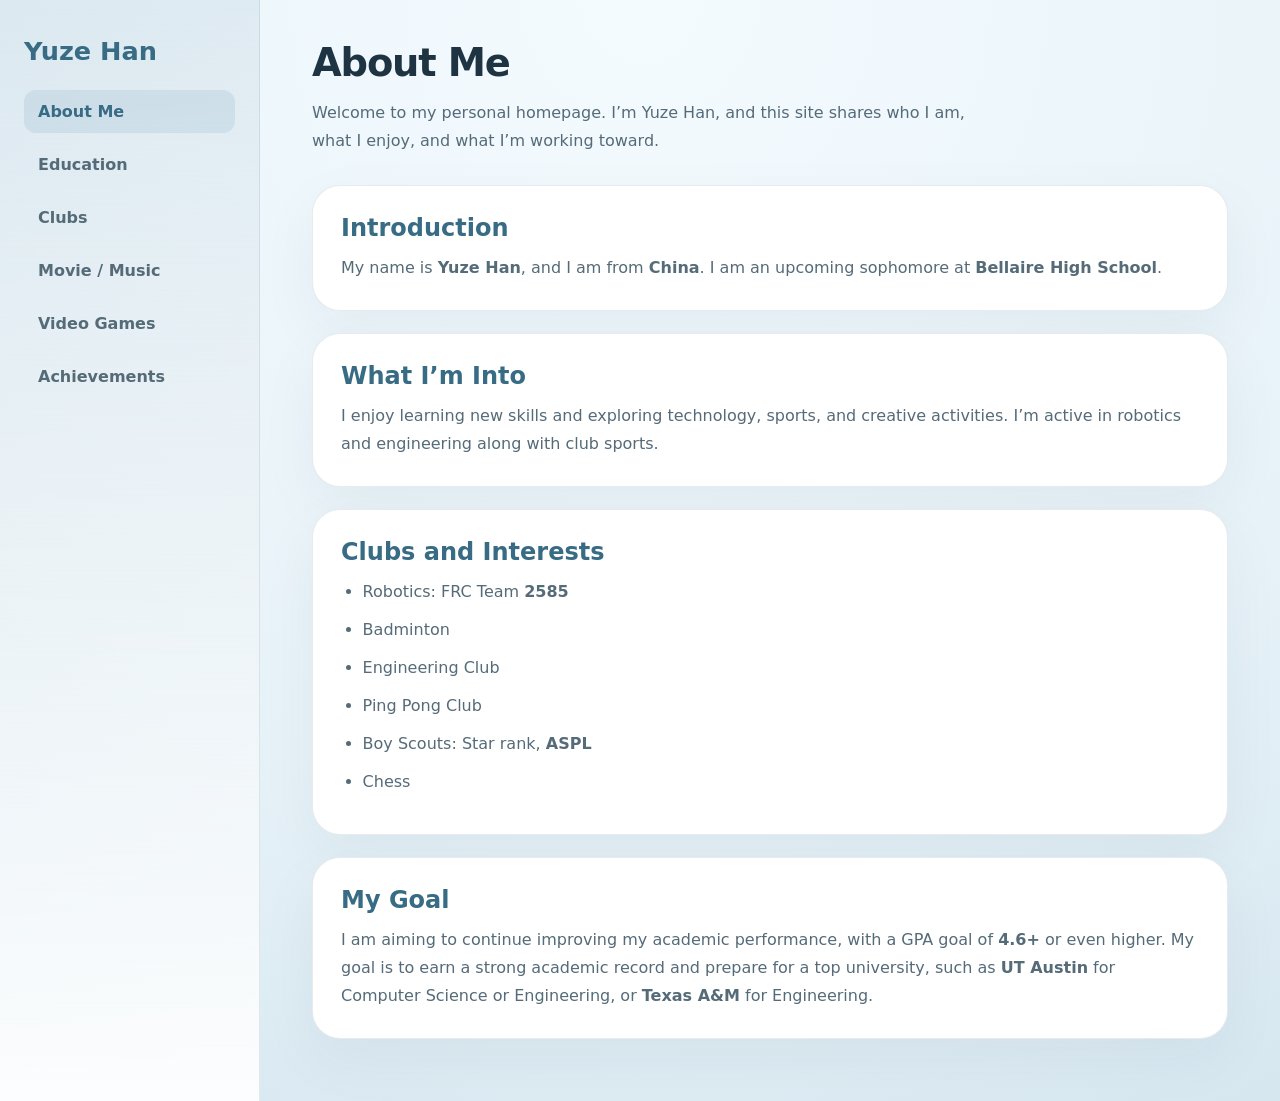
==== index.html @ 102b3ddc "Add personal homepage with 6 pages and updated content" ====
<!DOCTYPE html>
<html lang="en">
<head>
  <meta charset="UTF-8" />
  <meta name="viewport" content="width=device-width, initial-scale=1.0" />
  <title>Yuze Han | About Me</title>
  <link rel="stylesheet" href="styles.css" />
</head>
<body>
  <div class="page-shell">
    <aside class="sidebar">
      <div class="brand">Yuze Han</div>
      <nav>
        <a class="nav-link active" href="index.html">About Me</a>
        <a class="nav-link" href="education.html">Education</a>
        <a class="nav-link" href="clubs.html">Clubs</a>
        <a class="nav-link" href="movies_music.html">Movie / Music</a>
        <a class="nav-link" href="video_games.html">Video Games</a>
        <a class="nav-link" href="achievements.html">Achievements</a>
      </nav>
    </aside>

    <main class="content">
      <header>
        <h1>About Me</h1>
        <p>Welcome to my personal homepage. I’m Yuze Han, and this site shares who I am, what I enjoy, and what I’m working toward.</p>
      </header>

      <section>
        <h2>Introduction</h2>
        <p>My name is <strong>Yuze Han</strong>, and I am from <strong>China</strong>. I am an upcoming sophomore at <strong>Bellaire High School</strong>.</p>
      </section>

      <section>
        <h2>What I’m Into</h2>
        <p>I enjoy learning new skills and exploring technology, sports, and creative activities. I’m active in robotics and engineering along with club sports.</p>
      </section>

      <section>
        <h2>Clubs and Interests</h2>
        <ul>
          <li>Robotics: FRC Team <strong>2585</strong></li>
          <li>Badminton</li>
          <li>Engineering Club</li>
          <li>Ping Pong Club</li>
          <li>Boy Scouts: Star rank, <strong>ASPL</strong></li>
          <li>Chess</li>
        </ul>
      </section>

      <section>
        <h2>My Goal</h2>
        <p>I am aiming to continue improving my academic performance, with a GPA goal of <strong>4.6+</strong> or even higher. My goal is to earn a strong academic record and prepare for a top university, such as <strong>UT Austin</strong> for Computer Science or Engineering, or <strong>Texas A&amp;M</strong> for Engineering.</p>
      </section>
    </main>
  </div>
</body>
</html>
---- styles.css ----
:root {
  color-scheme: light;
  --bg: #e7f2f8;
  --panel: #ffffff;
  --panel-soft: #f4fbff;
  --accent: #5a8fae;
  --accent-strong: #386b84;
  --text: #1f3442;
  --text-muted: #556b78;
  --border: rgba(88, 116, 139, 0.14);
}

* {
  box-sizing: border-box;
}

body {
  margin: 0;
  font-family: Inter, system-ui, -apple-system, BlinkMacSystemFont, "Segoe UI", sans-serif;
  background: radial-gradient(circle at top, #f4fbff 0%, #e7f2f8 65%, #d6e7f0 100%);
  color: var(--text);
}

.page-shell {
  min-height: 100vh;
  display: grid;
  grid-template-columns: 260px 1fr;
}

.sidebar {
  position: sticky;
  top: 0;
  min-height: 100vh;
  padding: 36px 24px;
  background: linear-gradient(180deg, rgba(94, 134, 159, 0.1), rgba(255, 255, 255, 0.9));
  border-right: 1px solid var(--border);
  display: flex;
  flex-direction: column;
  gap: 24px;
}

.brand {
  font-size: 1.6rem;
  font-weight: 700;
  color: var(--accent-strong);
}

nav {
  display: flex;
  flex-direction: column;
  gap: 10px;
}

.nav-link {
  text-decoration: none;
  color: var(--text-muted);
  font-weight: 600;
  padding: 12px 14px;
  border-radius: 12px;
  transition: background 0.2s ease, color 0.2s ease;
}

.nav-link:hover,
.nav-link.active {
  background: rgba(90, 143, 174, 0.14);
  color: var(--accent-strong);
}

.content {
  padding: 40px 52px;
}

header h1 {
  margin: 0;
  font-size: clamp(2rem, 3vw, 3rem);
  letter-spacing: -0.03em;
}

header p {
  margin: 14px 0 30px;
  max-width: 680px;
  line-height: 1.75;
  color: var(--text-muted);
}

section {
  background: var(--panel);
  border: 1px solid var(--border);
  border-radius: 28px;
  padding: 28px;
  margin-bottom: 22px;
  box-shadow: 0 20px 60px rgba(28, 45, 58, 0.05);
}

section h2 {
  margin-top: 0;
  margin-bottom: 12px;
  color: var(--accent-strong);
}

section p,
section ul {
  margin: 0;
  line-height: 1.75;
  color: var(--text-muted);
}

section ul {
  padding-left: 1.35rem;
}

section ul li {
  margin-bottom: 10px;
}

@media (max-width: 860px) {
  .page-shell {
    grid-template-columns: 1fr;
  }

  .sidebar {
    position: relative;
    min-height: auto;
    border-right: none;
    border-bottom: 1px solid var(--border);
  }

  .content {
    padding: 28px 22px 40px;
  }
}
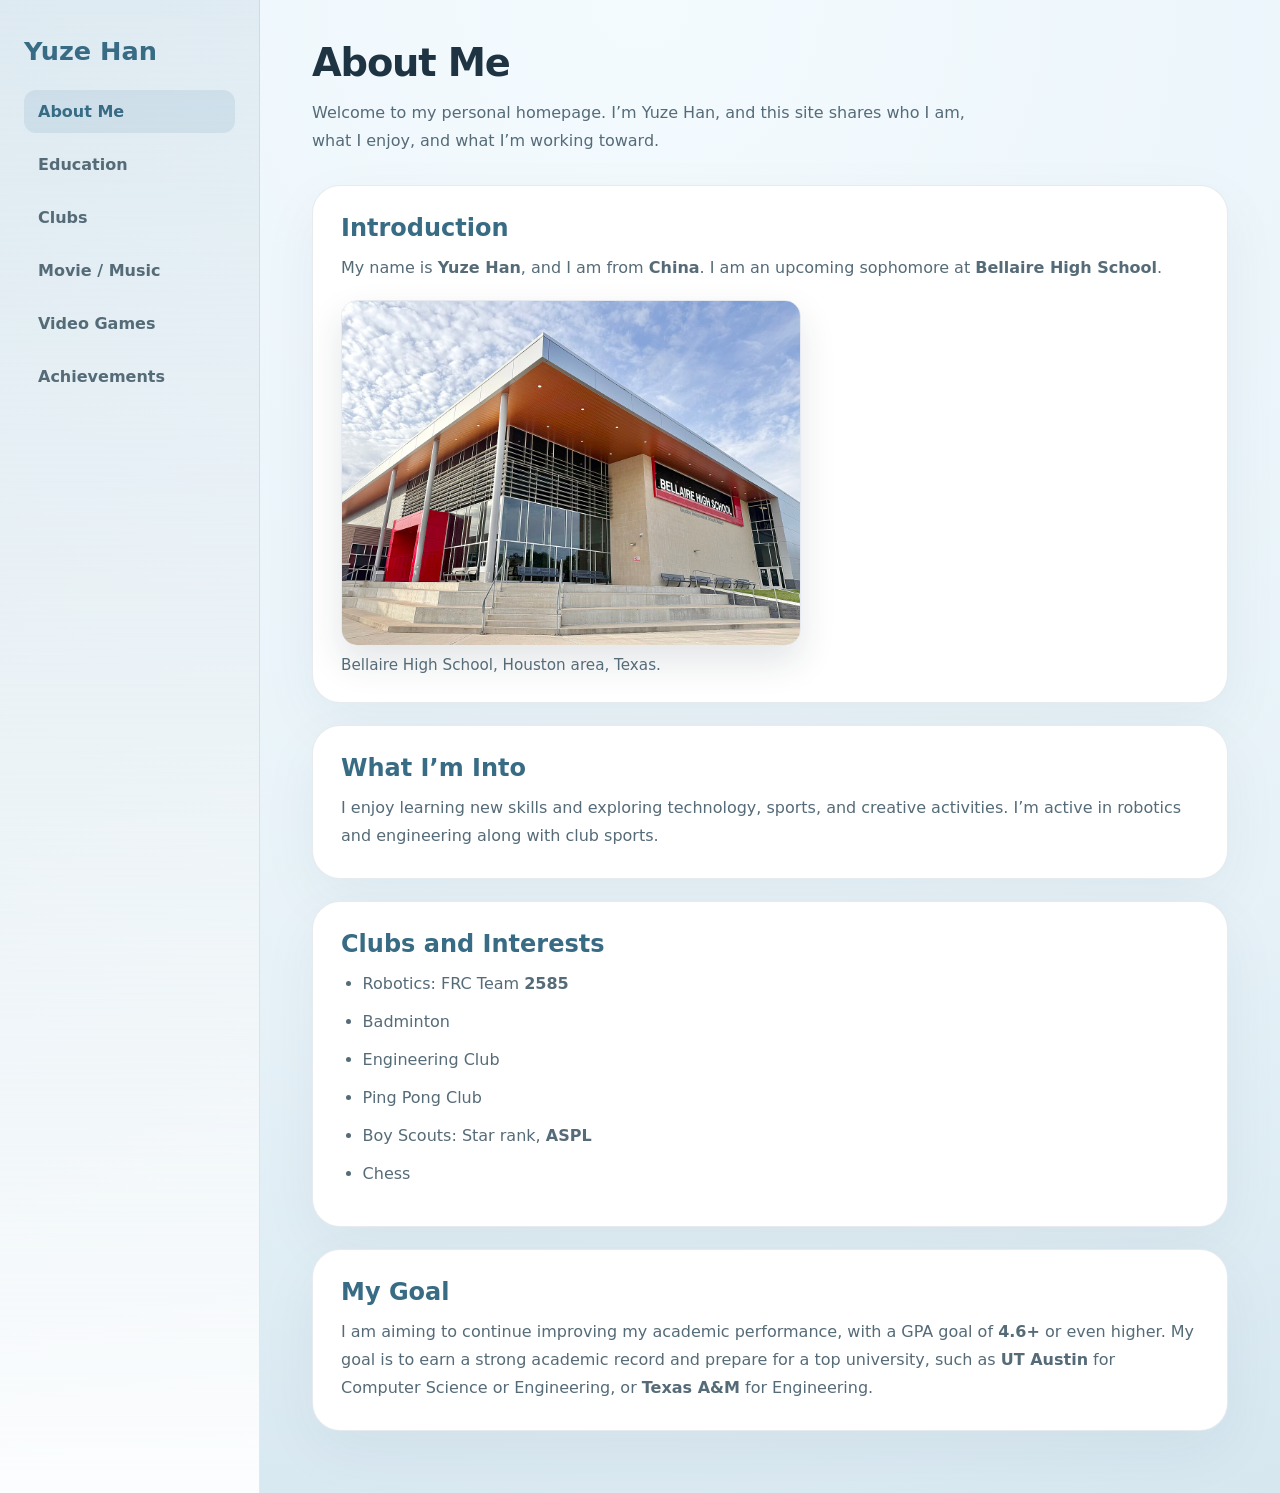
==== commit 76ff2b23: "Add images for FRC Team 2585 - Added PNG image for FRC Team 2585. - Added JPEG image titled "impact-" ====
--- a/index.html
+++ b/index.html
@@ -29,6 +29,10 @@
       <section>
         <h2>Introduction</h2>
         <p>My name is <strong>Yuze Han</strong>, and I am from <strong>China</strong>. I am an upcoming sophomore at <strong>Bellaire High School</strong>.</p>
+        <figure class="school-photo">
+          <img src="images/bellaire-high-school.jpg" alt="Bellaire High School entrance in the Houston area, Texas" loading="lazy" />
+          <figcaption>Bellaire High School, Houston area, Texas.</figcaption>
+        </figure>
       </section>
 
       <section>
--- a/styles.css
+++ b/styles.css
@@ -113,6 +113,93 @@
   margin-bottom: 10px;
 }
 
+.school-photo {
+  margin: 18px 0 0;
+}
+
+.school-photo img {
+  display: block;
+  width: min(100%, 460px);
+  border-radius: 16px;
+  border: 1px solid var(--border);
+  box-shadow: 0 16px 36px rgba(28, 45, 58, 0.12);
+}
+
+.school-photo figcaption {
+  margin-top: 10px;
+  color: var(--text-muted);
+  font-size: 0.95rem;
+}
+
+.team-photo {
+  margin: 18px 0 0;
+}
+
+.team-photo img {
+  display: block;
+  width: min(100%, 220px);
+  background: #fff;
+  padding: 10px;
+  border-radius: 16px;
+  border: 1px solid var(--border);
+  box-shadow: 0 12px 28px rgba(28, 45, 58, 0.1);
+}
+
+.team-photo figcaption {
+  margin-top: 10px;
+  color: var(--text-muted);
+  font-size: 0.95rem;
+}
+
+.impact-photo {
+  margin: 18px 0 0;
+}
+
+.impact-photo img {
+  display: block;
+  width: min(100%, 700px);
+  border-radius: 16px;
+  border: 1px solid var(--border);
+  box-shadow: 0 16px 36px rgba(28, 45, 58, 0.12);
+}
+
+.impact-photo figcaption {
+  margin-top: 10px;
+  color: var(--text-muted);
+  font-size: 0.95rem;
+}
+
+.robotics-section {
+  position: relative;
+  overflow: hidden;
+  isolation: isolate;
+  min-height: 360px;
+}
+
+.robotics-bg-image {
+  position: absolute;
+  inset: 0;
+  width: 100%;
+  height: 100%;
+  object-fit: cover;
+  z-index: -2;
+}
+
+.robotics-section::after {
+  content: "";
+  position: absolute;
+  inset: 0;
+  background: rgba(12, 23, 35, 0.5);
+  z-index: -1;
+}
+
+.robotics-section h2,
+.robotics-section p,
+.robotics-section strong {
+  color: #f7fbff;
+  text-shadow: 0 2px 12px rgba(0, 0, 0, 0.35);
+}
+
 @media (max-width: 860px) {
   .page-shell {
     grid-template-columns: 1fr;
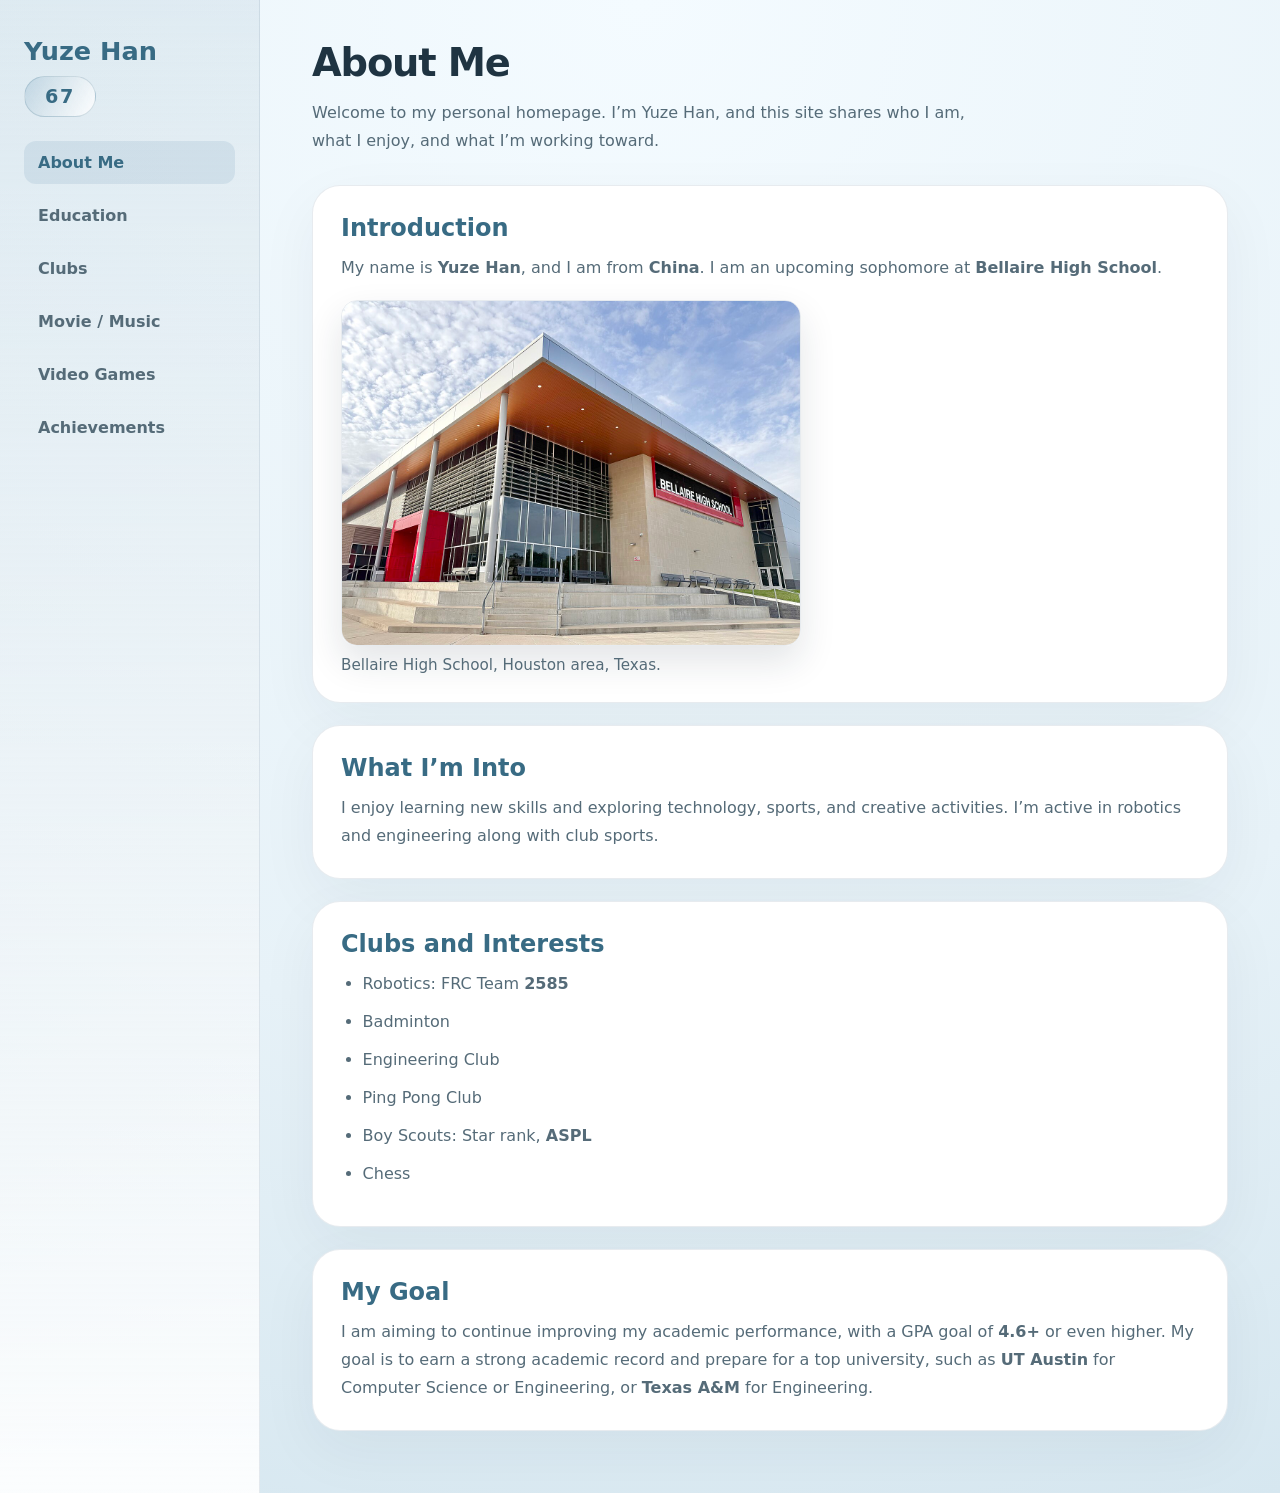
==== commit 136be720: "Refactor brand section: add animated element and update styles for improved visual appeal" ====
--- a/index.html
+++ b/index.html
@@ -9,7 +9,10 @@
 <body>
   <div class="page-shell">
     <aside class="sidebar">
-      <div class="brand">Yuze Han</div>
+      <div class="brand-wrap">
+        <div class="brand">Yuze Han</div>
+        <div class="animated-67" aria-label="Animated 67">67</div>
+      </div>
       <nav>
         <a class="nav-link active" href="index.html">About Me</a>
         <a class="nav-link" href="education.html">Education</a>
--- a/styles.css
+++ b/styles.css
@@ -39,12 +39,36 @@
   gap: 24px;
 }
 
+.brand-wrap {
+  display: flex;
+  flex-direction: column;
+  gap: 10px;
+}
+
 .brand {
   font-size: 1.6rem;
   font-weight: 700;
   color: var(--accent-strong);
 }
 
+.animated-67 {
+  display: inline-flex;
+  align-items: center;
+  justify-content: center;
+  width: fit-content;
+  min-width: 72px;
+  padding: 8px 14px;
+  border-radius: 999px;
+  border: 1px solid rgba(56, 107, 132, 0.2);
+  background: linear-gradient(120deg, rgba(90, 143, 174, 0.24), rgba(255, 255, 255, 0.92));
+  color: var(--accent-strong);
+  font-size: 1.2rem;
+  font-weight: 800;
+  letter-spacing: 0.08em;
+  box-shadow: 0 0 0 rgba(90, 143, 174, 0.5);
+  animation: float-67 2.4s ease-in-out infinite, pulse-67 2.4s ease-out infinite;
+}
+
 nav {
   display: flex;
   flex-direction: column;
@@ -57,13 +81,35 @@
   font-weight: 600;
   padding: 12px 14px;
   border-radius: 12px;
-  transition: background 0.2s ease, color 0.2s ease;
+  transition: background 0.25s ease, color 0.25s ease, transform 0.25s ease;
+  animation: toc-link-in 0.45s ease both;
 }
 
 .nav-link:hover,
 .nav-link.active {
   background: rgba(90, 143, 174, 0.14);
   color: var(--accent-strong);
+  transform: translateX(6px);
+}
+
+nav .nav-link:nth-child(2) {
+  animation-delay: 0.06s;
+}
+
+nav .nav-link:nth-child(3) {
+  animation-delay: 0.12s;
+}
+
+nav .nav-link:nth-child(4) {
+  animation-delay: 0.18s;
+}
+
+nav .nav-link:nth-child(5) {
+  animation-delay: 0.24s;
+}
+
+nav .nav-link:nth-child(6) {
+  animation-delay: 0.3s;
 }
 
 .content {
@@ -90,6 +136,25 @@
   padding: 28px;
   margin-bottom: 22px;
   box-shadow: 0 20px 60px rgba(28, 45, 58, 0.05);
+  transition: transform 0.3s ease, box-shadow 0.3s ease;
+  animation: card-in 0.6s cubic-bezier(0.22, 1, 0.36, 1) both;
+}
+
+section:hover {
+  transform: translateY(-8px);
+  box-shadow: 0 30px 78px rgba(28, 45, 58, 0.14);
+}
+
+.content section:nth-of-type(2) {
+  animation-delay: 0.1s;
+}
+
+.content section:nth-of-type(3) {
+  animation-delay: 0.2s;
+}
+
+.content section:nth-of-type(4) {
+  animation-delay: 0.3s;
 }
 
 section h2 {
@@ -169,28 +234,70 @@
   font-size: 0.95rem;
 }
 
+.game-photo {
+  margin: 18px 0 0;
+}
+
+.game-photo img {
+  display: block;
+  width: min(100%, 460px);
+  border-radius: 16px;
+  border: 1px solid var(--border);
+  box-shadow: 0 16px 36px rgba(28, 45, 58, 0.12);
+}
+
+.character-photo img {
+  width: min(100%, 150px);
+}
+
+.game-photo figcaption {
+  margin-top: 10px;
+  color: var(--text-muted);
+  font-size: 0.95rem;
+}
+
 .robotics-section {
   position: relative;
   overflow: hidden;
-  isolation: isolate;
-  min-height: 360px;
-}
-
-.robotics-bg-image {
-  position: absolute;
-  inset: 0;
+  background:
+    linear-gradient(rgba(12, 23, 35, 0.52), rgba(12, 23, 35, 0.52)),
+    url("images/impact-2585-crescendo.jpg") center / cover no-repeat;
+  min-height: 250px;
+}
+
+.robotics-section h2,
+.robotics-section p {
+  position: relative;
+  z-index: 1;
+}
+
+.robotics-video {
+  position: relative;
+  z-index: 1;
+  margin-top: 18px;
+  border-radius: 16px;
+  overflow: hidden;
+  border: 1px solid rgba(255, 255, 255, 0.35);
+  box-shadow: 0 16px 36px rgba(0, 0, 0, 0.28);
+}
+
+.robotics-video iframe {
+  display: block;
   width: 100%;
-  height: 100%;
-  object-fit: cover;
-  z-index: -2;
-}
-
-.robotics-section::after {
-  content: "";
-  position: absolute;
-  inset: 0;
-  background: rgba(12, 23, 35, 0.5);
-  z-index: -1;
+  aspect-ratio: 16 / 9;
+  border: 0;
+}
+
+.video-fallback {
+  position: relative;
+  z-index: 2;
+  margin-top: 12px;
+  font-size: 0.95rem;
+}
+
+.video-fallback a {
+  color: #d7edff;
+  font-weight: 700;
 }
 
 .robotics-section h2,
@@ -200,6 +307,103 @@
   text-shadow: 0 2px 12px rgba(0, 0, 0, 0.35);
 }
 
+.frc-button {
+  display: inline-block;
+  margin-top: 20px;
+  padding: 12px 28px;
+  background: linear-gradient(135deg, rgba(255, 255, 255, 0.25), rgba(255, 255, 255, 0.1));
+  border: 2px solid rgba(255, 255, 255, 0.4);
+  border-radius: 12px;
+  color: #f7fbff;
+  text-decoration: none;
+  font-weight: 700;
+  font-size: 1rem;
+  text-shadow: 0 1px 8px rgba(0, 0, 0, 0.35);
+  transition: all 0.3s ease;
+  cursor: pointer;
+}
+
+.frc-button:hover {
+  background: linear-gradient(135deg, rgba(255, 255, 255, 0.35), rgba(255, 255, 255, 0.2));
+  border-color: rgba(255, 255, 255, 0.6);
+  transform: translateY(-2px);
+  box-shadow: 0 8px 24px rgba(0, 0, 0, 0.3);
+}
+
+@keyframes card-in {
+  from {
+    opacity: 0;
+    transform: translateY(20px) scale(0.985);
+  }
+
+  to {
+    opacity: 1;
+    transform: translateY(0) scale(1);
+  }
+}
+
+@keyframes toc-link-in {
+  from {
+    opacity: 0;
+    transform: translateX(-10px);
+  }
+
+  to {
+    opacity: 1;
+    transform: translateX(0);
+  }
+}
+
+@keyframes float-67 {
+  0%,
+  100% {
+    transform: translateY(0) scale(1);
+  }
+
+  50% {
+    transform: translateY(-4px) scale(1.04);
+  }
+}
+
+@keyframes pulse-67 {
+  0% {
+    box-shadow: 0 0 0 0 rgba(90, 143, 174, 0.45);
+  }
+
+  70% {
+    box-shadow: 0 0 0 16px rgba(90, 143, 174, 0);
+  }
+
+  100% {
+    box-shadow: 0 0 0 0 rgba(90, 143, 174, 0);
+  }
+}
+
+@media (prefers-reduced-motion: reduce) {
+  .animated-67 {
+    animation: none;
+  }
+
+  .nav-link {
+    animation: none;
+    transition: none;
+  }
+
+  .nav-link:hover,
+  .nav-link.active {
+    transform: none;
+  }
+
+  section {
+    animation: none;
+    transition: none;
+  }
+
+  section:hover {
+    transform: none;
+  }
+}
+
 @media (max-width: 860px) {
   .page-shell {
     grid-template-columns: 1fr;
